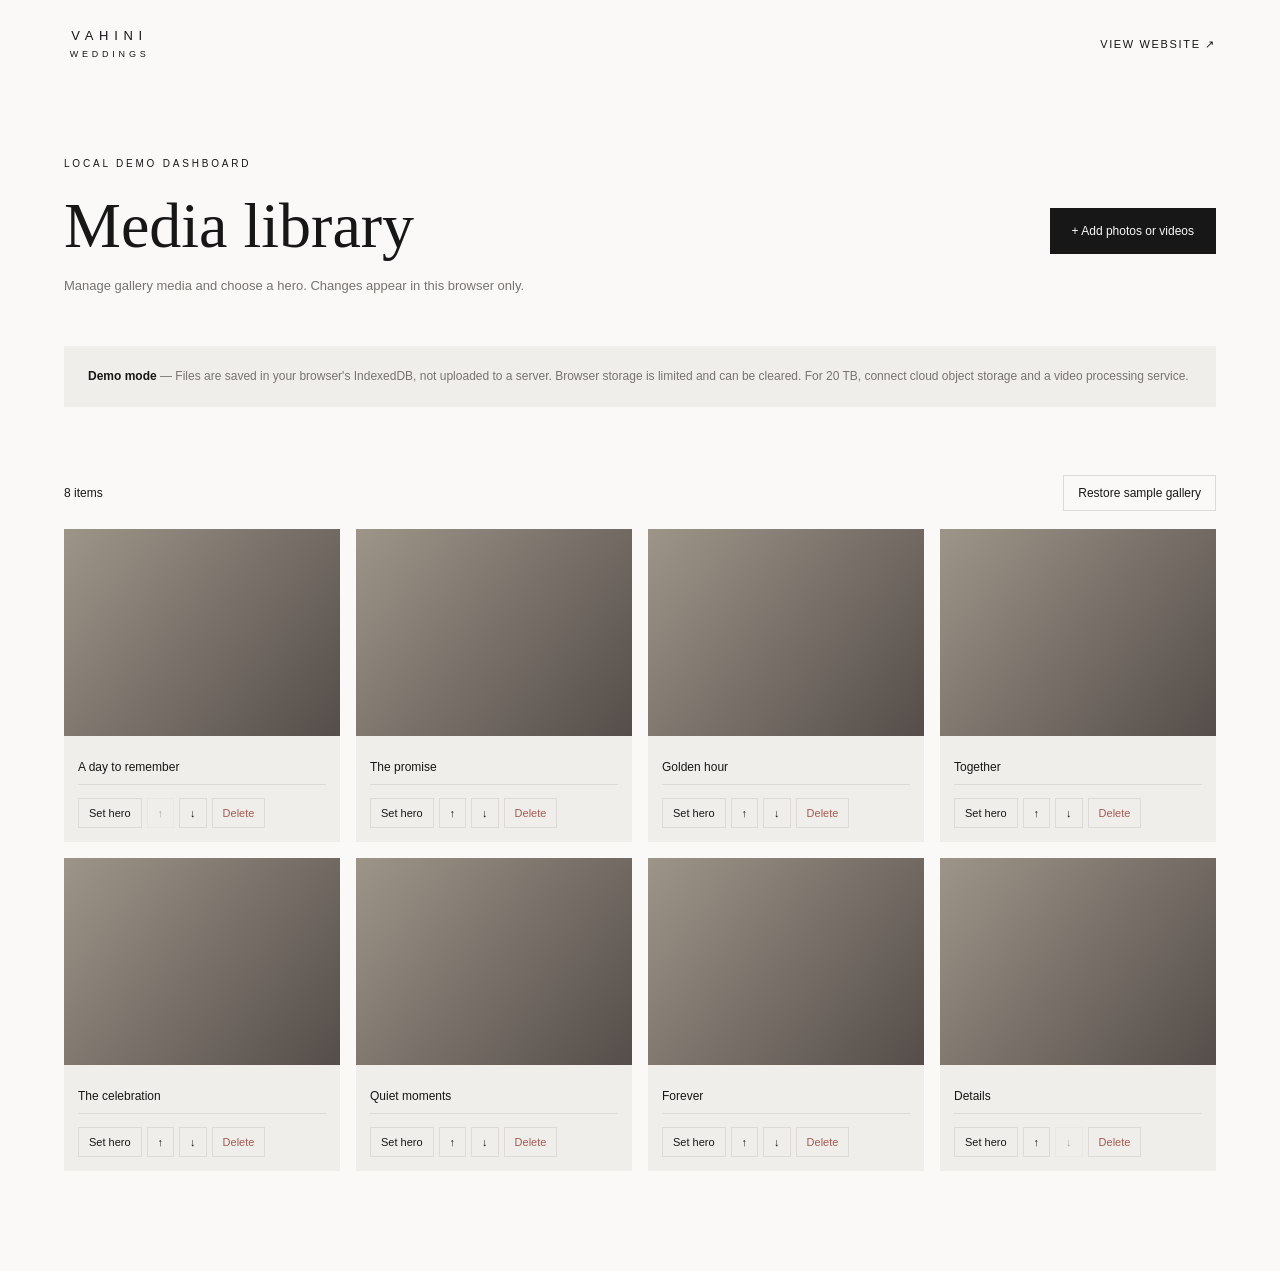
==== admin.html @ 8646df42 "Add files via upload" ====
<!doctype html><html lang="en"><head><meta charset="UTF-8"><meta name="viewport" content="width=device-width,initial-scale=1"><meta name="theme-color" content="#111111"><title>Admin — VAHINI WEDDINGS</title><link rel="stylesheet" href="styles.css"></head><body class="admin-body"><header class="topbar"><a class="brand" href="index.html"><span>VAHINI</span><span>WEDDINGS</span></a><nav><a href="index.html">View website ↗</a></nav></header><main class="admin-main"><div class="admin-heading"><div><span class="section-kicker">LOCAL DEMO DASHBOARD</span><h1>Media library</h1><p>Manage gallery media and choose a hero. Changes appear in this browser only.</p></div><label class="upload-button">+ Add photos or videos<input id="upload" type="file" accept="image/*,video/*" multiple hidden></label></div><div class="notice"><strong>Demo mode</strong> — Files are saved in your browser's IndexedDB, not uploaded to a server. Browser storage is limited and can be cleared. For 20 TB, connect cloud object storage and a video processing service.</div><div id="uploadStatus" class="upload-status" aria-live="polite"></div><div class="admin-toolbar"><span id="mediaTotal">0 items</span><button id="resetDemo" class="subtle-button">Restore sample gallery</button></div><div id="adminGrid" class="admin-grid"></div></main><script src="shared.js"></script><script src="admin.js"></script></body></html>
---- styles.css ----
:root{color-scheme:light dark;--bg:#faf9f7;--fg:#171717;--muted:#77736f;--line:#dedbd7;--surface:#f0eeeb;--invert:#fff}*{box-sizing:border-box}html{scroll-behavior:smooth}body{margin:0;background:var(--bg);color:var(--fg);font-family:Arial,Helvetica,sans-serif;-webkit-font-smoothing:antialiased}button,input{font:inherit}button{cursor:pointer}a{color:inherit;text-decoration:none}button:focus-visible,a:focus-visible,input:focus-visible{outline:2px solid #9e8b6f;outline-offset:4px}.topbar{height:88px;display:flex;justify-content:space-between;align-items:center;padding:0 clamp(20px,5vw,88px);background:var(--bg);position:relative;z-index:3}.brand{display:flex;flex-direction:column;align-items:center;gap:4px;letter-spacing:.44em;font-size:13px;font-weight:400;line-height:1.25;padding-left:.44em}.brand span:nth-child(2){font-size:9px;letter-spacing:.42em}.topbar nav{display:flex;align-items:center;gap:clamp(18px,3vw,40px)}.topbar nav a{font-size:11px;letter-spacing:.15em;text-transform:uppercase}.admin-link{display:flex;align-items:center}.hero{height:min(810px,calc(100svh - 88px));min-height:510px;position:relative;background:#151312;color:white;overflow:hidden}.hero-media,.hero-media video,.hero-media img{position:absolute;inset:0;width:100%;height:100%;object-fit:cover}.hero-fallback{width:100%;height:100%;background:radial-gradient(ellipse at 65% 35%,#777064 0%,transparent 42%),linear-gradient(125deg,#191715 7%,#48413b 53%,#1d1b1a 100%);display:grid;place-items:center}.hero-mark{font-family:Georgia,serif;font-size:clamp(70px,14vw,210px);font-weight:400;letter-spacing:.05em;opacity:.25}.hero-shade{position:absolute;inset:0;background:linear-gradient(transparent 55%,rgba(0,0,0,.58))}.hero-bottom{position:absolute;bottom:52px;left:clamp(24px,6vw,100px);right:clamp(24px,6vw,100px);display:flex;align-items:end;justify-content:space-between;gap:20px}.eyebrow,.section-kicker{font-size:10px;letter-spacing:.28em}.explore{font-size:11px;letter-spacing:.18em;border-bottom:1px solid #ddd;padding-bottom:13px;white-space:nowrap}.explore span{margin-left:35px;font-size:17px}.sound-btn{position:absolute;right:32px;top:28px;color:white;background:#0005;border:1px solid #fff8;padding:10px 14px;font-size:11px}.work{padding:95px clamp(16px,4.5vw,80px) 120px}.section-head{display:flex;justify-content:space-between;align-items:center;gap:20px;margin-bottom:35px}.filters{display:flex;gap:25px;flex-wrap:wrap}.filter{border:0;background:none;padding:8px 0;color:var(--muted);font-size:12px}.filter.active{color:var(--fg);border-bottom:1px solid var(--fg)}.gallery-grid{display:grid;grid-template-columns:repeat(3,minmax(0,1fr));grid-auto-flow:dense;gap:12px}.media-card{position:relative;display:block;min-width:0;width:100%;aspect-ratio:3/4;overflow:hidden;border:0;padding:0;background:linear-gradient(145deg,#b8afa3,#6d665f);color:white;text-align:left}.media-card.wide{aspect-ratio:3/4}.media-card img{width:100%;height:100%;object-fit:cover;display:block;transition:transform .65s ease}.media-card:hover img{transform:scale(1.035)}.media-card:after{content:'';position:absolute;inset:45% 0 0;background:linear-gradient(transparent,#0008);pointer-events:none}.media-caption{position:absolute;z-index:1;bottom:20px;left:20px;right:20px;font-size:12px;letter-spacing:.08em}.play-indicator{position:absolute;z-index:1;top:50%;left:50%;transform:translate(-50%,-50%);width:62px;height:62px;border:1px solid #fff9;border-radius:50%;display:grid;place-items:center;background:#0003;font-size:17px}.empty-state{text-align:center;padding:100px 20px;color:var(--muted)}.film-banner{background:var(--surface);padding:65px clamp(25px,6vw,100px) 75px}.film-inner{display:flex;align-items:end;justify-content:space-between;gap:25px}.film-inner p{font-family:Georgia,serif;font-size:clamp(33px,5vw,70px);font-weight:400;letter-spacing:-.04em;margin:35px 0 0}.film-inner button{background:none;border:0;border-bottom:1px solid var(--fg);padding:0 0 12px;font-size:11px;letter-spacing:.15em;white-space:nowrap}.film-inner button span{margin-left:24px}footer{min-height:170px;display:flex;align-items:center;justify-content:space-between;gap:20px;padding:40px clamp(20px,5vw,88px);font-size:11px;color:var(--muted)}.footer-brand{letter-spacing:.28em;color:var(--fg)}.lightbox{position:fixed;inset:0;background:#090909;z-index:20;color:white}.lightbox[hidden]{display:none}.locked{overflow:hidden}.lb-content{position:absolute;inset:55px 85px;display:grid;place-items:center}.lb-content img,.lb-content video{max-width:100%;max-height:100%;object-fit:contain}.lb-close,.lb-prev,.lb-next{position:absolute;z-index:2;background:none;border:0;color:white}.lb-close{top:20px;right:30px;font-size:36px}.lb-prev,.lb-next{top:50%;transform:translateY(-50%);font-size:50px}.lb-prev{left:25px}.lb-next{right:25px}.lb-count{position:absolute;bottom:17px;left:0;right:0;text-align:center;font-size:11px;letter-spacing:.1em}.admin-main{max-width:1450px;margin:auto;padding:65px clamp(20px,5vw,80px) 100px}.admin-heading{display:flex;justify-content:space-between;align-items:center;gap:24px}.admin-heading h1{font-family:Georgia,serif;font-size:clamp(36px,5vw,64px);font-weight:400;margin:18px 0 10px}.admin-heading p{font-size:13px;color:var(--muted);line-height:1.6}.upload-button{background:var(--fg);color:var(--bg);padding:16px 22px;cursor:pointer;font-size:12px;white-space:nowrap}.notice{background:var(--surface);padding:20px 24px;margin:36px 0 14px;font-size:12px;line-height:1.8;color:var(--muted)}.notice strong{color:var(--fg)}.upload-status{min-height:24px;font-size:12px;color:var(--muted)}.admin-toolbar{display:flex;justify-content:space-between;align-items:center;margin:30px 0 18px;font-size:12px}.subtle-button{border:1px solid var(--line);background:transparent;padding:10px 14px;color:var(--fg);font-size:12px}.admin-grid{display:grid;grid-template-columns:repeat(4,minmax(0,1fr));gap:16px}.admin-card{background:var(--surface);min-width:0}.admin-preview{aspect-ratio:4/3;background:linear-gradient(130deg,#9e9589,#544d49);position:relative}.admin-preview img{height:100%;width:100%;object-fit:cover}.video-tag{position:absolute;top:10px;left:10px;background:#0009;color:white;padding:7px;font-size:10px}.admin-card-body{padding:14px}.admin-card-body input{width:100%;border:0;border-bottom:1px solid var(--line);background:transparent;padding:10px 0;color:var(--fg);font-size:12px}.admin-actions{display:flex;gap:5px;flex-wrap:wrap;margin-top:13px}.admin-actions button{padding:8px 10px;background:transparent;color:var(--fg);border:1px solid var(--line);font-size:11px}.admin-actions button:disabled{opacity:.3;cursor:default}.admin-actions .danger{color:#a35a50}@media(prefers-color-scheme:dark){:root{--bg:#111110;--fg:#f1efec;--muted:#a5a09a;--line:#34322e;--surface:#1e1d1b;--invert:#111}}@media(max-width:900px){.admin-grid{grid-template-columns:repeat(3,minmax(0,1fr))}.gallery-grid{grid-template-columns:repeat(2,minmax(0,1fr))}}@media(max-width:600px){.topbar{height:76px;padding:0 20px}.brand{font-size:10px;letter-spacing:.32em}.brand span:nth-child(2){font-size:8px}.topbar nav{gap:14px}.topbar nav a{font-size:10px}.hero{height:72svh;min-height:450px}.hero-bottom{bottom:28px;left:22px;right:22px;align-items:start;flex-direction:column}.eyebrow{font-size:9px}.explore{font-size:10px}.work{padding:55px 10px 70px}.section-head{padding:0 10px;align-items:start;flex-direction:column;gap:18px}.filters{gap:18px}.gallery-grid{gap:6px}.media-caption{left:12px;bottom:12px;font-size:10px}.film-banner{padding:45px 22px}.film-inner{align-items:start;flex-direction:column}.film-inner p{margin:26px 0 15px}footer{min-height:180px;align-items:start;flex-direction:column;justify-content:center;gap:15px}.lb-content{inset:65px 12px}.lb-prev,.lb-next{top:auto;bottom:13px;transform:none;font-size:32px}.lb-prev{left:20px}.lb-next{right:20px}.lb-count{bottom:29px;pointer-events:none}.admin-main{padding:40px 14px}.admin-heading{align-items:start;flex-direction:column}.admin-grid{grid-template-columns:repeat(2,minmax(0,1fr));gap:8px}.admin-card-body{padding:8px}.admin-actions button{padding:7px;font-size:10px}}@media(prefers-reduced-motion:reduce){*,*:before,*:after{scroll-behavior:auto!important;transition:none!important}}
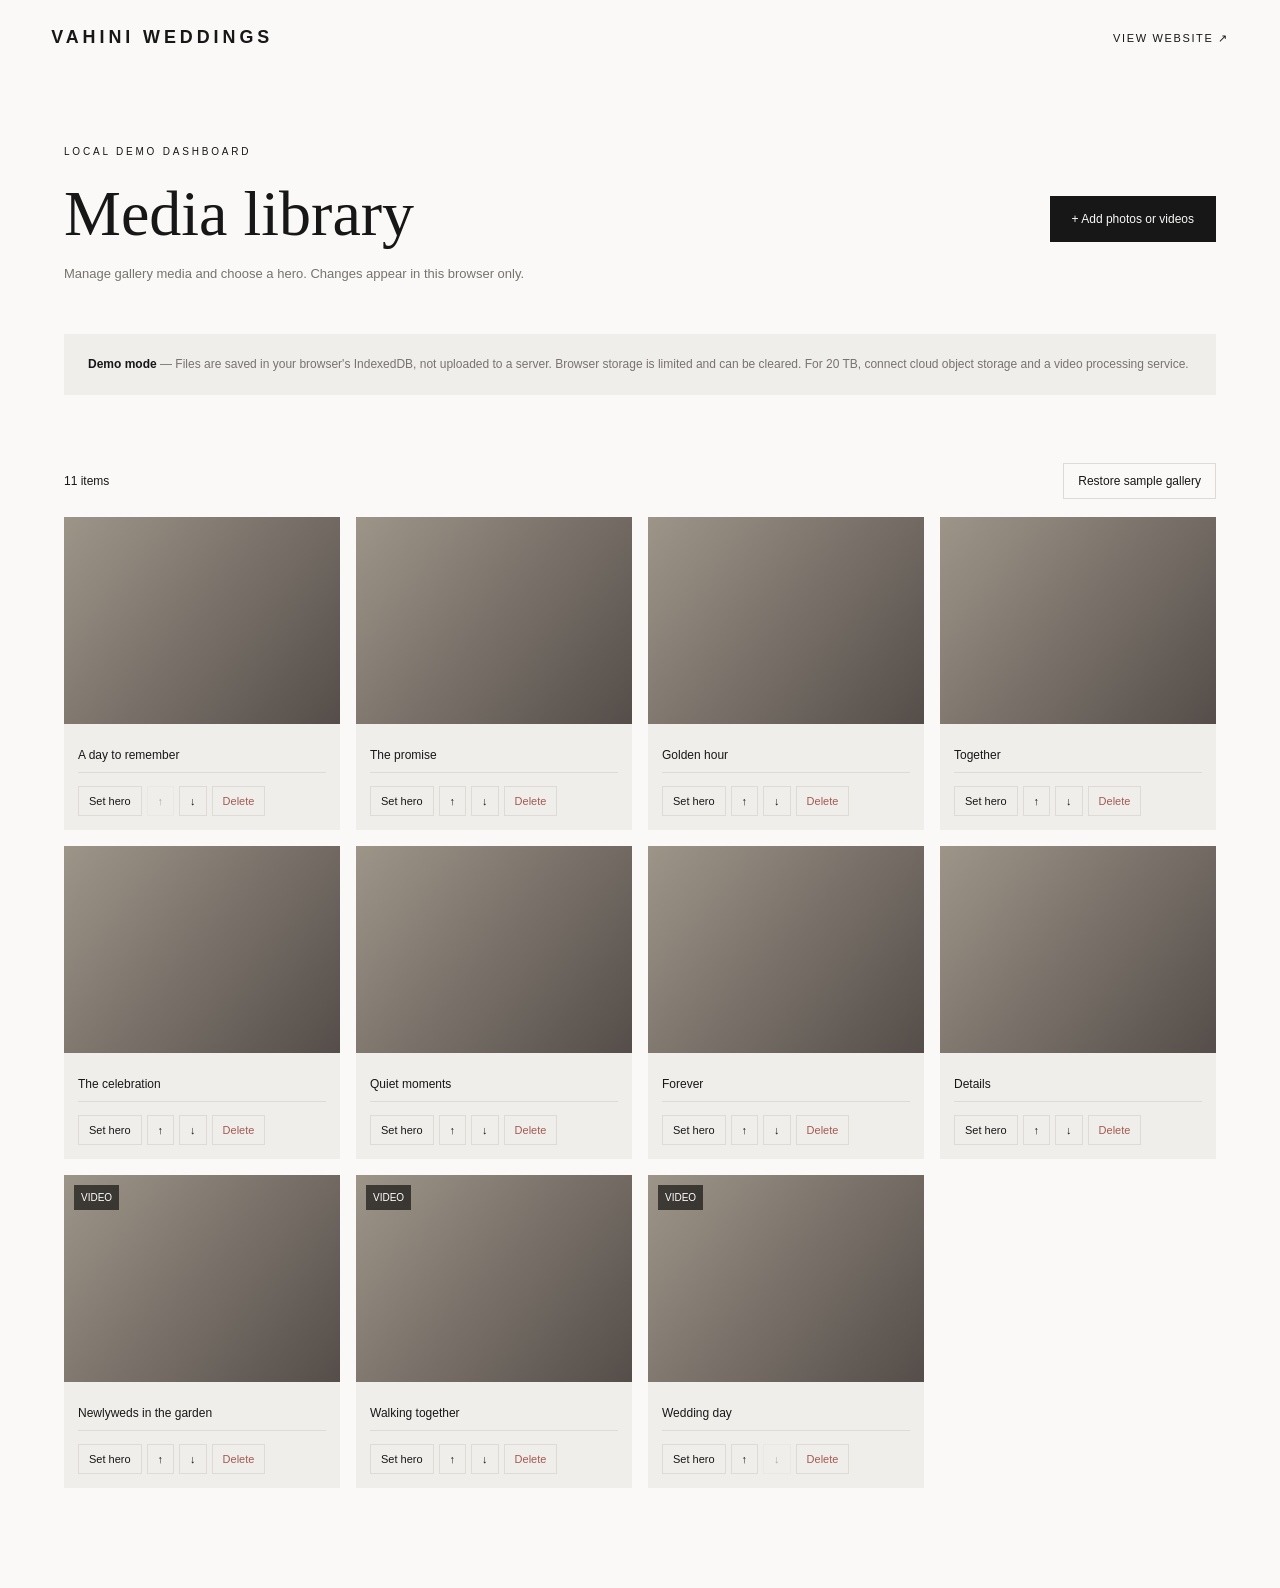
==== commit 59008281: "Add files via upload" ====
--- a/admin.html
+++ b/admin.html
@@ -1 +1 @@
-<!doctype html><html lang="en"><head><meta charset="UTF-8"><meta name="viewport" content="width=device-width,initial-scale=1"><meta name="theme-color" content="#111111"><title>Admin — VAHINI WEDDINGS</title><link rel="stylesheet" href="styles.css"></head><body class="admin-body"><header class="topbar"><a class="brand" href="index.html"><span>VAHINI</span><span>WEDDINGS</span></a><nav><a href="index.html">View website ↗</a></nav></header><main class="admin-main"><div class="admin-heading"><div><span class="section-kicker">LOCAL DEMO DASHBOARD</span><h1>Media library</h1><p>Manage gallery media and choose a hero. Changes appear in this browser only.</p></div><label class="upload-button">+ Add photos or videos<input id="upload" type="file" accept="image/*,video/*" multiple hidden></label></div><div class="notice"><strong>Demo mode</strong> — Files are saved in your browser's IndexedDB, not uploaded to a server. Browser storage is limited and can be cleared. For 20 TB, connect cloud object storage and a video processing service.</div><div id="uploadStatus" class="upload-status" aria-live="polite"></div><div class="admin-toolbar"><span id="mediaTotal">0 items</span><button id="resetDemo" class="subtle-button">Restore sample gallery</button></div><div id="adminGrid" class="admin-grid"></div></main><script src="shared.js"></script><script src="admin.js"></script></body></html>
+<!doctype html><html lang="en"><head><meta charset="UTF-8"><meta name="viewport" content="width=device-width,initial-scale=1"><meta name="theme-color" content="#111111"><title>Admin — VAHINI WEDDINGS</title><link rel="stylesheet" href="styles.css"></head><body class="admin-body"><header class="topbar"><a class="brand" href="index.html">VAHINI WEDDINGS</a><nav><a href="index.html">View website ↗</a></nav></header><main class="admin-main"><div class="admin-heading"><div><span class="section-kicker">LOCAL DEMO DASHBOARD</span><h1>Media library</h1><p>Manage gallery media and choose a hero. Changes appear in this browser only.</p></div><label class="upload-button">+ Add photos or videos<input id="upload" type="file" accept="image/*,video/*" multiple hidden></label></div><div class="notice"><strong>Demo mode</strong> — Files are saved in your browser's IndexedDB, not uploaded to a server. Browser storage is limited and can be cleared. For 20 TB, connect cloud object storage and a video processing service.</div><div id="uploadStatus" class="upload-status" aria-live="polite"></div><div class="admin-toolbar"><span id="mediaTotal">0 items</span><button id="resetDemo" class="subtle-button">Restore sample gallery</button></div><div id="adminGrid" class="admin-grid"></div></main><script src="shared.js"></script><script src="admin.js"></script></body></html>
--- a/styles.css
+++ b/styles.css
@@ -1 +1,54 @@
 :root{color-scheme:light dark;--bg:#faf9f7;--fg:#171717;--muted:#77736f;--line:#dedbd7;--surface:#f0eeeb;--invert:#fff}*{box-sizing:border-box}html{scroll-behavior:smooth}body{margin:0;background:var(--bg);color:var(--fg);font-family:Arial,Helvetica,sans-serif;-webkit-font-smoothing:antialiased}button,input{font:inherit}button{cursor:pointer}a{color:inherit;text-decoration:none}button:focus-visible,a:focus-visible,input:focus-visible{outline:2px solid #9e8b6f;outline-offset:4px}.topbar{height:88px;display:flex;justify-content:space-between;align-items:center;padding:0 clamp(20px,5vw,88px);background:var(--bg);position:relative;z-index:3}.brand{display:flex;flex-direction:column;align-items:center;gap:4px;letter-spacing:.44em;font-size:13px;font-weight:400;line-height:1.25;padding-left:.44em}.brand span:nth-child(2){font-size:9px;letter-spacing:.42em}.topbar nav{display:flex;align-items:center;gap:clamp(18px,3vw,40px)}.topbar nav a{font-size:11px;letter-spacing:.15em;text-transform:uppercase}.admin-link{display:flex;align-items:center}.hero{height:min(810px,calc(100svh - 88px));min-height:510px;position:relative;background:#151312;color:white;overflow:hidden}.hero-media,.hero-media video,.hero-media img{position:absolute;inset:0;width:100%;height:100%;object-fit:cover}.hero-fallback{width:100%;height:100%;background:radial-gradient(ellipse at 65% 35%,#777064 0%,transparent 42%),linear-gradient(125deg,#191715 7%,#48413b 53%,#1d1b1a 100%);display:grid;place-items:center}.hero-mark{font-family:Georgia,serif;font-size:clamp(70px,14vw,210px);font-weight:400;letter-spacing:.05em;opacity:.25}.hero-shade{position:absolute;inset:0;background:linear-gradient(transparent 55%,rgba(0,0,0,.58))}.hero-bottom{position:absolute;bottom:52px;left:clamp(24px,6vw,100px);right:clamp(24px,6vw,100px);display:flex;align-items:end;justify-content:space-between;gap:20px}.eyebrow,.section-kicker{font-size:10px;letter-spacing:.28em}.explore{font-size:11px;letter-spacing:.18em;border-bottom:1px solid #ddd;padding-bottom:13px;white-space:nowrap}.explore span{margin-left:35px;font-size:17px}.sound-btn{position:absolute;right:32px;top:28px;color:white;background:#0005;border:1px solid #fff8;padding:10px 14px;font-size:11px}.work{padding:95px clamp(16px,4.5vw,80px) 120px}.section-head{display:flex;justify-content:space-between;align-items:center;gap:20px;margin-bottom:35px}.filters{display:flex;gap:25px;flex-wrap:wrap}.filter{border:0;background:none;padding:8px 0;color:var(--muted);font-size:12px}.filter.active{color:var(--fg);border-bottom:1px solid var(--fg)}.gallery-grid{display:grid;grid-template-columns:repeat(3,minmax(0,1fr));grid-auto-flow:dense;gap:12px}.media-card{position:relative;display:block;min-width:0;width:100%;aspect-ratio:3/4;overflow:hidden;border:0;padding:0;background:linear-gradient(145deg,#b8afa3,#6d665f);color:white;text-align:left}.media-card.wide{aspect-ratio:3/4}.media-card img{width:100%;height:100%;object-fit:cover;display:block;transition:transform .65s ease}.media-card:hover img{transform:scale(1.035)}.media-card:after{content:'';position:absolute;inset:45% 0 0;background:linear-gradient(transparent,#0008);pointer-events:none}.media-caption{position:absolute;z-index:1;bottom:20px;left:20px;right:20px;font-size:12px;letter-spacing:.08em}.play-indicator{position:absolute;z-index:1;top:50%;left:50%;transform:translate(-50%,-50%);width:62px;height:62px;border:1px solid #fff9;border-radius:50%;display:grid;place-items:center;background:#0003;font-size:17px}.empty-state{text-align:center;padding:100px 20px;color:var(--muted)}.film-banner{background:var(--surface);padding:65px clamp(25px,6vw,100px) 75px}.film-inner{display:flex;align-items:end;justify-content:space-between;gap:25px}.film-inner p{font-family:Georgia,serif;font-size:clamp(33px,5vw,70px);font-weight:400;letter-spacing:-.04em;margin:35px 0 0}.film-inner button{background:none;border:0;border-bottom:1px solid var(--fg);padding:0 0 12px;font-size:11px;letter-spacing:.15em;white-space:nowrap}.film-inner button span{margin-left:24px}footer{min-height:170px;display:flex;align-items:center;justify-content:space-between;gap:20px;padding:40px clamp(20px,5vw,88px);font-size:11px;color:var(--muted)}.footer-brand{letter-spacing:.28em;color:var(--fg)}.lightbox{position:fixed;inset:0;background:#090909;z-index:20;color:white}.lightbox[hidden]{display:none}.locked{overflow:hidden}.lb-content{position:absolute;inset:55px 85px;display:grid;place-items:center}.lb-content img,.lb-content video{max-width:100%;max-height:100%;object-fit:contain}.lb-close,.lb-prev,.lb-next{position:absolute;z-index:2;background:none;border:0;color:white}.lb-close{top:20px;right:30px;font-size:36px}.lb-prev,.lb-next{top:50%;transform:translateY(-50%);font-size:50px}.lb-prev{left:25px}.lb-next{right:25px}.lb-count{position:absolute;bottom:17px;left:0;right:0;text-align:center;font-size:11px;letter-spacing:.1em}.admin-main{max-width:1450px;margin:auto;padding:65px clamp(20px,5vw,80px) 100px}.admin-heading{display:flex;justify-content:space-between;align-items:center;gap:24px}.admin-heading h1{font-family:Georgia,serif;font-size:clamp(36px,5vw,64px);font-weight:400;margin:18px 0 10px}.admin-heading p{font-size:13px;color:var(--muted);line-height:1.6}.upload-button{background:var(--fg);color:var(--bg);padding:16px 22px;cursor:pointer;font-size:12px;white-space:nowrap}.notice{background:var(--surface);padding:20px 24px;margin:36px 0 14px;font-size:12px;line-height:1.8;color:var(--muted)}.notice strong{color:var(--fg)}.upload-status{min-height:24px;font-size:12px;color:var(--muted)}.admin-toolbar{display:flex;justify-content:space-between;align-items:center;margin:30px 0 18px;font-size:12px}.subtle-button{border:1px solid var(--line);background:transparent;padding:10px 14px;color:var(--fg);font-size:12px}.admin-grid{display:grid;grid-template-columns:repeat(4,minmax(0,1fr));gap:16px}.admin-card{background:var(--surface);min-width:0}.admin-preview{aspect-ratio:4/3;background:linear-gradient(130deg,#9e9589,#544d49);position:relative}.admin-preview img{height:100%;width:100%;object-fit:cover}.video-tag{position:absolute;top:10px;left:10px;background:#0009;color:white;padding:7px;font-size:10px}.admin-card-body{padding:14px}.admin-card-body input{width:100%;border:0;border-bottom:1px solid var(--line);background:transparent;padding:10px 0;color:var(--fg);font-size:12px}.admin-actions{display:flex;gap:5px;flex-wrap:wrap;margin-top:13px}.admin-actions button{padding:8px 10px;background:transparent;color:var(--fg);border:1px solid var(--line);font-size:11px}.admin-actions button:disabled{opacity:.3;cursor:default}.admin-actions .danger{color:#a35a50}@media(prefers-color-scheme:dark){:root{--bg:#111110;--fg:#f1efec;--muted:#a5a09a;--line:#34322e;--surface:#1e1d1b;--invert:#111}}@media(max-width:900px){.admin-grid{grid-template-columns:repeat(3,minmax(0,1fr))}.gallery-grid{grid-template-columns:repeat(2,minmax(0,1fr))}}@media(max-width:600px){.topbar{height:76px;padding:0 20px}.brand{font-size:10px;letter-spacing:.32em}.brand span:nth-child(2){font-size:8px}.topbar nav{gap:14px}.topbar nav a{font-size:10px}.hero{height:72svh;min-height:450px}.hero-bottom{bottom:28px;left:22px;right:22px;align-items:start;flex-direction:column}.eyebrow{font-size:9px}.explore{font-size:10px}.work{padding:55px 10px 70px}.section-head{padding:0 10px;align-items:start;flex-direction:column;gap:18px}.filters{gap:18px}.gallery-grid{gap:6px}.media-caption{left:12px;bottom:12px;font-size:10px}.film-banner{padding:45px 22px}.film-inner{align-items:start;flex-direction:column}.film-inner p{margin:26px 0 15px}footer{min-height:180px;align-items:start;flex-direction:column;justify-content:center;gap:15px}.lb-content{inset:65px 12px}.lb-prev,.lb-next{top:auto;bottom:13px;transform:none;font-size:32px}.lb-prev{left:20px}.lb-next{right:20px}.lb-count{bottom:29px;pointer-events:none}.admin-main{padding:40px 14px}.admin-heading{align-items:start;flex-direction:column}.admin-grid{grid-template-columns:repeat(2,minmax(0,1fr));gap:8px}.admin-card-body{padding:8px}.admin-actions button{padding:7px;font-size:10px}}@media(prefers-reduced-motion:reduce){*,*:before,*:after{scroll-behavior:auto!important;transition:none!important}}
+
+.video-error{color:white;text-align:center;padding:28px;line-height:2}.video-error a{text-decoration:underline}.hero-media img{object-position:center 43%}
+
+/* Gallery-focused header and full-frame viewer */
+.topbar{display:grid;grid-template-columns:1fr auto 1fr;height:76px;padding:0 clamp(16px,4vw,64px)}
+.topbar .brand{display:block;white-space:nowrap;letter-spacing:clamp(.12em,.55vw,.35em);font-size:clamp(11px,1.65vw,19px);padding:0;text-align:center;line-height:1.2}
+.topbar nav{justify-self:end}.theme-toggle{justify-self:start;display:grid;place-items:center;width:40px;height:40px;border:0;background:transparent;color:var(--fg)}
+.film-nav{border:0;background:transparent;color:var(--fg);font-size:12px;letter-spacing:.18em;text-transform:uppercase;padding:12px 0}.film-nav[aria-pressed=true]{border-bottom:1px solid currentColor}
+.work{padding-top:22px}.gallery-grid{grid-auto-flow:row;align-items:start}.media-card,.media-card.wide{aspect-ratio:auto;height:auto;min-height:0;background:var(--surface)}
+.media-card img{width:100%;height:auto;max-height:none;object-fit:contain;display:block}.media-card:hover img{transform:none}
+.media-card:after{inset:65% 0 0}.media-card.failed-image{min-height:180px}
+.lightbox{height:100dvh;overflow:hidden}.lb-content{inset:54px 74px 58px;min-height:0;overflow:hidden;display:flex;align-items:center;justify-content:center}
+.lb-content img,.lb-content video{display:block;width:auto;height:auto;max-width:100%;max-height:100%;object-fit:contain}
+.lb-prev,.lb-next{width:44px;height:60px;display:grid;place-items:center;line-height:1}.lb-count{bottom:20px}
+:root[data-theme=dark]{color-scheme:dark;--bg:#111110;--fg:#f1efec;--muted:#a5a09a;--line:#34322e;--surface:#1e1d1b;--invert:#111}
+:root[data-theme=light]{color-scheme:light;--bg:#faf9f7;--fg:#171717;--muted:#77736f;--line:#dedbd7;--surface:#f0eeeb;--invert:#fff}
+@media(max-width:600px){.topbar{height:66px;padding:0 12px}.topbar .brand{font-size:clamp(9px,2.5vw,13px);letter-spacing:.13em}.theme-toggle{width:34px}.film-nav{font-size:10px}.work{padding:16px 8px 65px}.gallery-grid{gap:8px}.media-caption{font-size:9px}.lb-content{inset:55px 8px 95px}.lb-prev,.lb-next{top:auto;bottom:20px;transform:none;font-size:32px}.lb-count{bottom:34px}.hero{min-height:370px}}
+
+/* Continuous masonry: short media fills space below tall media in each column. */
+.gallery-grid{display:block;columns:3;column-gap:12px;line-height:0}
+.gallery-grid .media-card{display:block;width:100%;height:auto;break-inside:avoid;page-break-inside:avoid;margin:0 0 12px;line-height:normal;vertical-align:top;overflow:hidden;aspect-ratio:auto}
+.gallery-grid .media-card img{display:block;width:100%;height:auto;max-height:none;object-fit:contain;aspect-ratio:auto}
+.gallery-grid .media-card .media-caption{line-height:1.4}
+.gallery-grid .media-card.failed-image{min-height:200px}
+@media(max-width:900px){.gallery-grid{columns:2;column-gap:9px}.gallery-grid .media-card{margin-bottom:9px}}
+@media(max-width:540px){.gallery-grid{columns:2;column-gap:6px}.gallery-grid .media-card{margin-bottom:6px}}
+@media(max-width:360px){.gallery-grid{columns:1}}
+
+/* Header refinement: left-aligned wordmark beside the theme icon. */
+.topbar{display:flex;align-items:center;justify-content:space-between;gap:20px}
+.header-left{display:flex;align-items:center;gap:clamp(8px,1.4vw,20px);min-width:0}
+.topbar .brand{font-weight:600;text-align:left;letter-spacing:clamp(.10em,.36vw,.22em);font-size:clamp(12px,1.4vw,18px);white-space:nowrap}
+.theme-toggle{flex:0 0 40px}
+.topbar nav{margin-left:auto;flex-shrink:0}
+@media(max-width:600px){.topbar{gap:8px;padding:0 12px}.header-left{gap:4px}.theme-toggle{flex-basis:30px;width:30px}.theme-toggle svg{width:20px;height:20px}.topbar .brand{font-size:clamp(10px,2.65vw,13px);letter-spacing:.06em;font-weight:600}}
+
+/* Header: brand on left, film and SVG theme icon on right */
+.topbar{display:flex;align-items:center;justify-content:space-between}
+.header-right{display:flex;align-items:center;gap:clamp(10px,2vw,28px);margin-left:auto}
+.header-right nav{display:flex;align-items:center}
+.header-right .theme-toggle{flex:0 0 40px;display:grid;place-items:center}
+@media(max-width:600px){.header-right{gap:8px}.header-right .theme-toggle{flex:0 0 30px}}
+
+/* Deployment cleanup and viewport-safe gallery viewer */
+.topbar .brand{flex:0 1 auto;min-width:0;overflow:visible;text-overflow:clip}
+.header-right{flex:0 0 auto}
+.gallery-grid{column-fill:balance}
+.gallery-grid .media-card{position:relative;max-width:100%;border:0;padding:0;cursor:pointer}
+.gallery-grid .media-card img{max-width:100%;height:auto}
+.lightbox:not([hidden]){position:fixed;inset:0;width:100vw;height:100dvh;z-index:9999}
+.lb-content{position:absolute;inset:54px 72px 62px;overflow:hidden}
+.lb-content img,.lb-content video{max-width:100%;max-height:100%;width:auto;height:auto;object-fit:contain}
+@media(max-width:600px){.lb-content{inset:55px 10px 105px}.topbar .brand{font-size:clamp(9px,2.65vw,13px);white-space:nowrap}}
